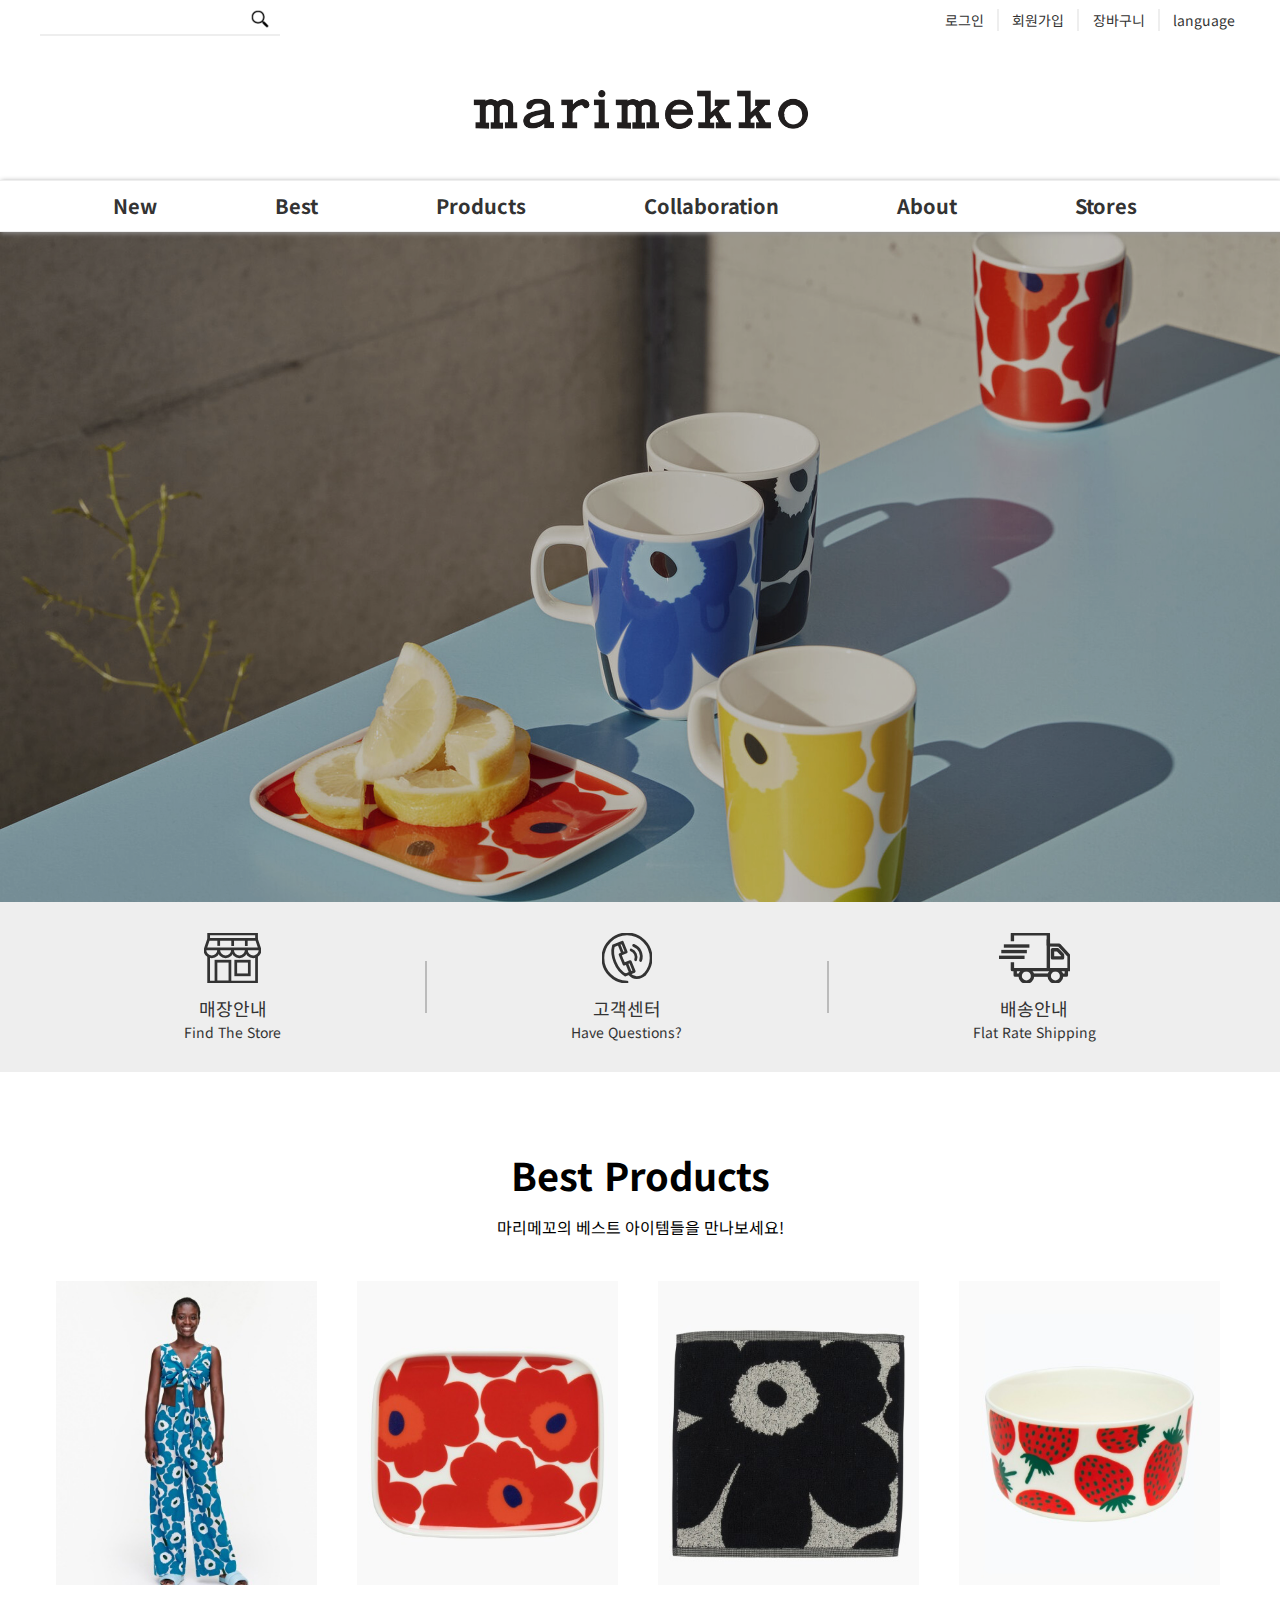
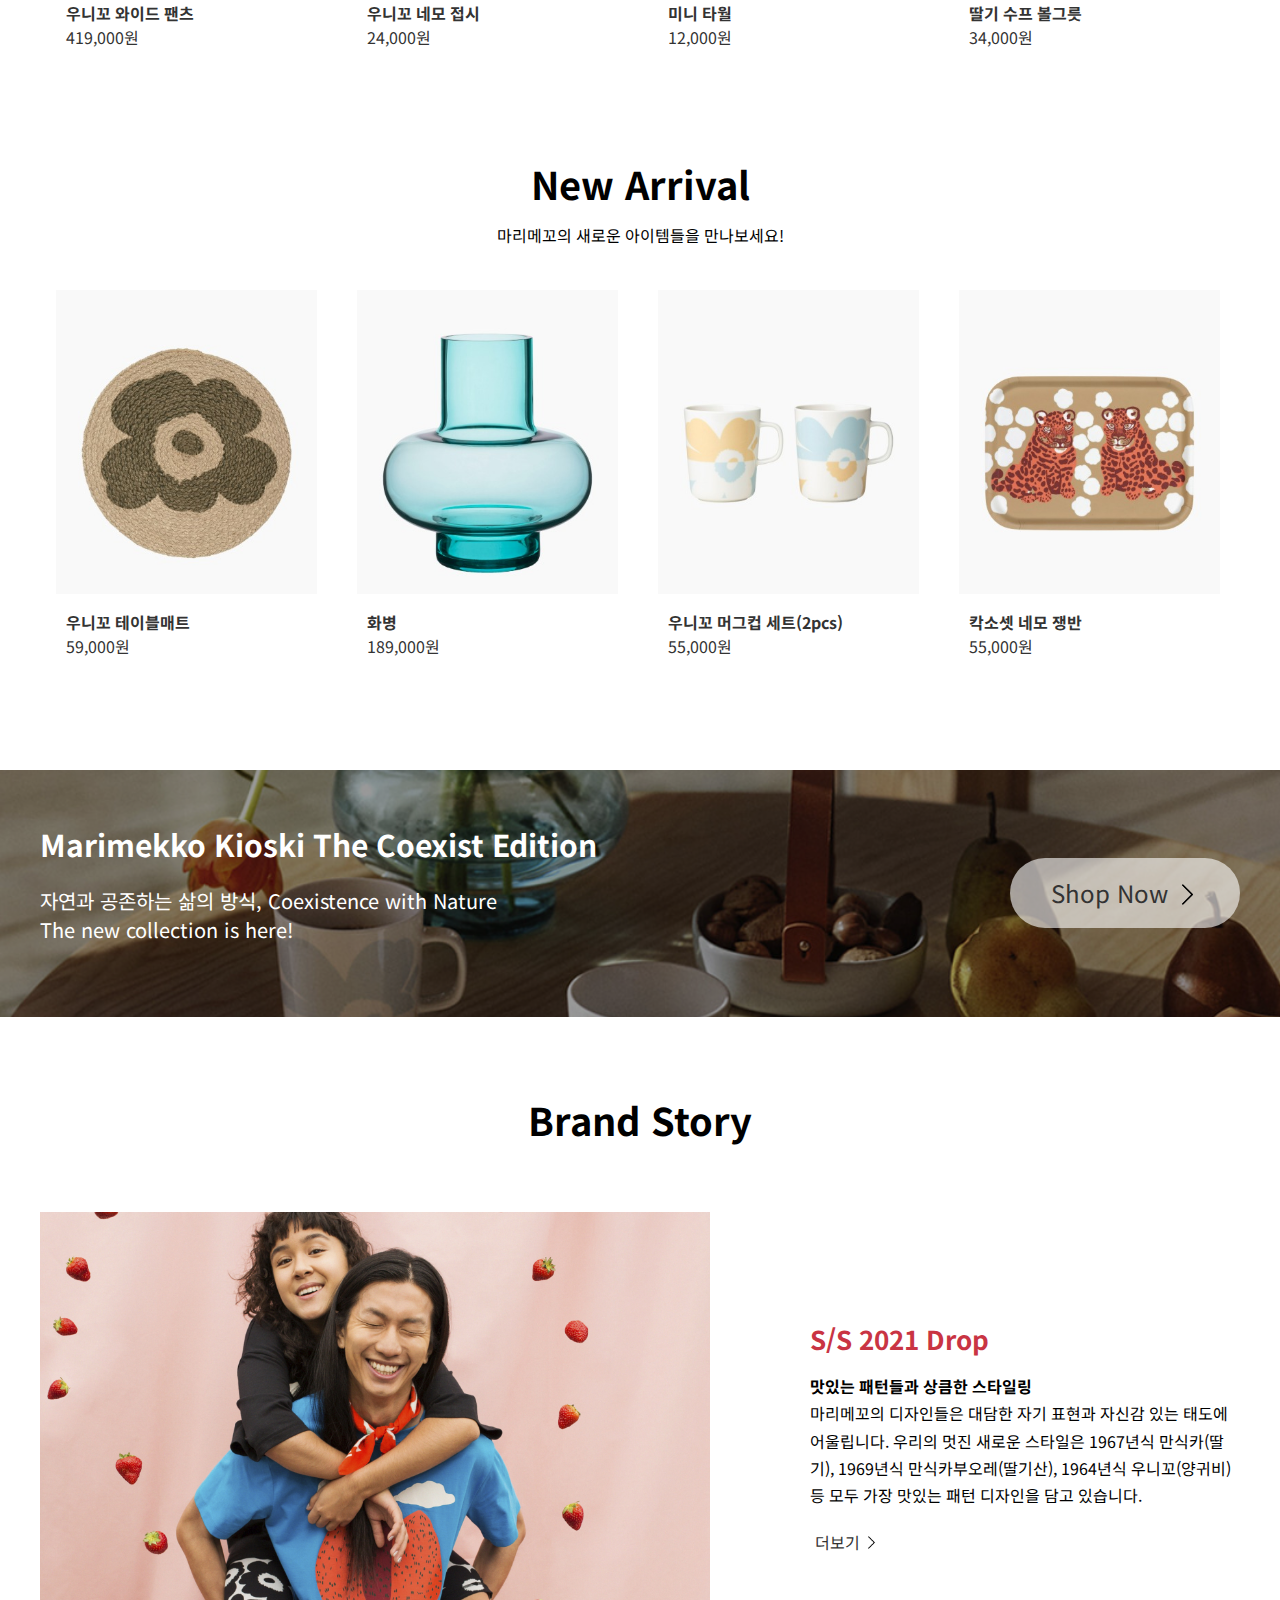
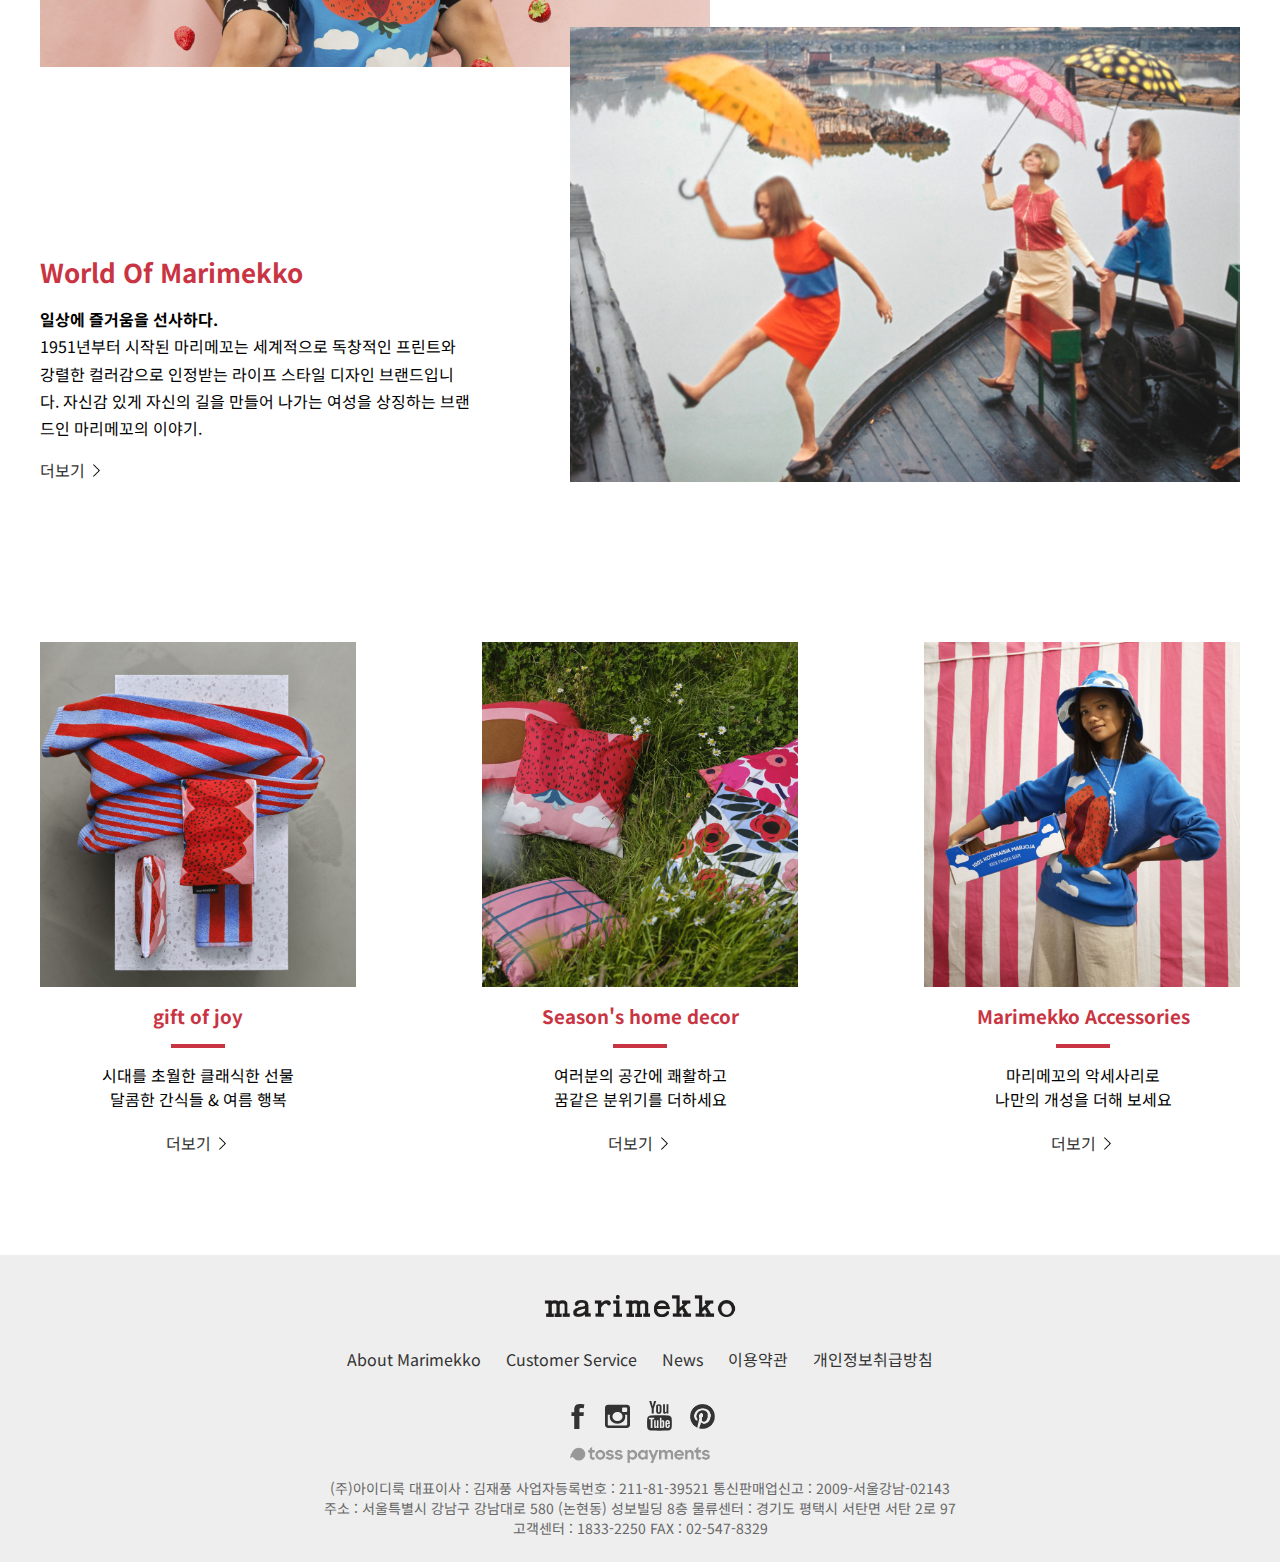
==== marimekko/index.html @ ace874fa "no message" ====
<!DOCTYPE html>
<html lang="ko">
<head>
  <meta charset="UTF-8">
  <meta http-equiv="X-UA-Compatible" content="IE=edge">
  <!-- <meta name="viewport" content="width=device-width, initial-scale=1.0"> -->
  <title>marimekko</title>
  <link rel="stylesheet" href="css/style.css">
</head>
<body>
  <div id="container">
    <header>
      <div class="utile_wrap inner">
        <div class="utile_left">
          <input type="search">
          <input type="image" src="img/icon_search.png" alt="검색버튼">
        </div>
        <div class="utile_right">
          <ul>
            <li><a href="#none">로그인</a></li>
            <li><span></span></li>
            <li><a href="#none">회원가입</a></li>
            <li><span></span></li>
            <li><a href="#none">장바구니</a></li>
            <li><span></span></li>
            <li><a href="#none">language</a></li>
          </ul>
        </div>
      </div>
      <div class="logo_Wrap inner">
        <h1 class="logo"><a href="#none">marimekko</a></h1>
      </div>
      <nav class="gnb_wrap">
        <ul class="gnb inner">
          <li><a href="#none">new</a>
            <div class="sub">
              <div class="sub_Wrap inner">
                <ul class="sub_txt">
                  <li><a href="#none"><b>all new</b></a></li>
                  <li><hr></li>
                  <li><a href="#none">clothing</a></li>
                  <li><a href="#none">bags</a></li>
                  <li><a href="#none">accessories</a></li>
                  <li><a href="#none">home</a></li>
                  <li><a href="#none">fabric</a></li>
                </ul>
                <div class="sub_img">
                  <img src="img/product1.jpg" alt="뉴아이템">
                  <img src="img/product2.jpg" alt="뉴아이템2">
                </div>
              </div>
            </div>
          </li>
          <li><a href="#none">best</a>
            <div class="sub">
              <div class="sub_Wrap inner">
                <ul class="sub_txt">
                  <li><a href="#none"><b>all best</b></a></li>
                  <li><hr></li>
                  <li><a href="#none">clothing</a></li>
                  <li><a href="#none">bags</a></li>
                  <li><a href="#none">accessories</a></li>
                  <li><a href="#none">home</a></li>
                  <li><a href="#none">fabric</a></li>
                </ul>
                <div class="sub_img">
                  <img src="img/bestProduct/best1-1.jpg" alt="베스트아이템">
                  <img src="img/bestProduct/best1-6.jpg" alt="베스트아이템">
                </div>
              </div>
            </div>
          </li>
          <li><a href="#none">products</a>
            <div class="sub">
              <div class="sub_Wrap inner">
                <ul class="sub_txt">
                  <li><a href="#none"><b>all products</b></a></li>
                  <li><hr></li>
                  <li><a href="#none">clothing</a></li>
                  <li><a href="#none">bags</a></li>
                  <li><a href="#none">accessories</a></li>
                  <li><a href="#none">home</a></li>
                  <li><a href="#none">fabric</a></li>
                </ul>
                <div class="sub_img">
                  <img src="img/gnb_banner.jpg" alt="제품">
                  <img src="img/sub_banner1-2(2).jpg" alt="제품2">
                </div>
              </div>
            </div>
          </li>
          <li><a href="#none">collaboration</a>
            <div class="sub">
              <div class="sub_Wrap inner">
                <ul class="sub_txt">
                  <li><a href="#none"><b>collaboration</b></a></li>
                  <li><hr></li>
                  <li><a href="#none">adidas x marimekko</a></li>
                  <li><a href="#none">marimekko kioski</a></li>
                  <li><a href="#none">marimekko co-created</a></li>
                </ul>
                <div class="sub_img">
                  <img src="img/collabo_banner.jpg" alt="협업제품">
                </div>
              </div>
            </div></li>
          <li><a href="#none">about</a>
            <div class="sub">
              <div class="sub_Wrap inner">
                <ul class="sub_txt">
                  <li><a href="#none"><b>about</b></a></li>
                  <li><hr></li>
                  <li><a href="#none">gift ideas</a></li>
                  <li><a href="#none">inspiration</a></li>
                  <li><a href="#none">marimekko in seongsu</a></li>
                  <li><a href="#none">world of marimekko</a></li>
                </ul>
                <div class="sub_img">
                  <img src="img/seongsu_img01.jpg" alt="마리메꼬70주년">
                  <img src="img/seongsu_img02.jpg" alt="마리메꼬70주년2">
                </div>
              </div>
            </div>
          </li>
          <li><a href="#none">stores</a>
            <div class="sub">
              <div class="sub_Wrap inner">
                <ul class="sub_txt">
                  <li><a href="#none"><b>Marimekko in Seongsu</b></a></li>
                  <li><hr></li>
                  <li><a href="#none">서울숲 2길 28</a></li>
                  <li><a href="#none">서울숲 2길 24-1</a></li>
                </ul>
                <div class="sub_img">
                  <img src="img/maxresdefault.jpg" alt="매장사진">
                </div>
              </div>
            </div>
          </li>
        </ul>
      </nav>
    </header>
    <div class="cont_wrap">
      <div class="blackbox"></div>
      <div class="main">main</div>
      <div class="main_txt">
        <h2>home classics</h2>
        <p>1951년부터 시작된 마리메꼬는 다양하고 독창적인 프린트와<br>
          강렬한 컬러감으로 그 중 우니꼬(unikko) 패턴은<br>
          마리메꼬의 가장 상징적인 디자인으로 자리잡았습니다.
        </p>
        <div class="main_btn">
          <a href="#none">shop now</a>
        </div>
      </div>
    </div>
    <section class="sec1">
      <h2>client service</h2>
      <div class="sec1_Wrap inner">
        <div class="box1A">
          <a href="#none">
            <img src="img/icon_store2.svg" alt="매장안내아이콘">
            <p>매장안내<br>
              <span>find the store</span>
            </p>
          </a>
        </div>
        <span></span>
        <div class="box1B">
          <a href="#none">
            <img src="img/icon_call2.svg" alt="고객센터아이콘">
            <p>고객센터<br>
              <span>have questions?</span>
            </p>
          </a>
        </div>
        <span></span>
        <div class="box1C">
          <a href="#none">
            <img src="img/icon_shipping2.svg" alt="배송안내아이콘">
            <p>
              배송안내<br>
              <span>flat rate shipping</span>
            </p>
          </a>
        </div>
      </div>
    </section>
     <section class="sec2">
    <div class="best_items inner">
      <div class="best_txtWrap">
        <h2>best products</h2>
        <p>마리메꼬의 베스트 아이템들을 만나보세요!</p>
      </div>
      <div class="before"><a href="#none"></a></div>
      <div class="next"><a href="#none"></a></div>
      <div class="best_imgWrap">
        <ul class="best_listWrap">
          <li><a href="#none">
            <div class="item_img"></div>
            <div class="txt_box">
              <p>
                <strong>우니꼬 와이드 팬츠</strong><br>
                419,000원
              </p>
            </div></a>
          </li>
          <li><a href="#none">
            <div class="item_img2"></div>
            <div class="txt_box">
              <p>
                <strong>우니꼬 네모 접시</strong><br>
                24,000원
              </p>
            </div></a>
          </li>
          <li><a href="#none">
            <div class="item_img3"></div>
            <div class="txt_box">
              <p>
                <strong>미니 타월</strong><br>
                12,000원
              </p>
            </div></a>
          </li>
          <li><a href="#none">
            <div class="item_img4"></div>
            <div class="txt_box">
              <p>
                <strong>딸기 수프 볼그릇</strong><br>
                34,000원
              </p>
            </div></a>
          </li>
          <li><a href="#none">
            <div class="item_img5"></div>
            <div class="txt_box">
              <p>
                <strong>딸기 앞치마</strong><br>
                79,000원
              </p>
            </div></a>
          </li>
          <li><a href="#none">
            <div class="item_img6"></div>
            <div class="txt_box">
              <p>
                <strong>딸기 산 머그컵</strong><br>
                24,000원
              </p>
            </div></a>
          </li>
          <li><a href="#none">
            <div class="item_img7"></div>
            <div class="txt_box">
              <p>
                <strong>쿠션커버</strong><br>
                59,000원
              </p>
            </div></a>
          </li>
          <li><a href="#none">
            <div class="item_img8"></div>
            <div class="txt_box">
              <p>
                <strong>딸기 쿠션커버</strong><br>
                59,000원
              </p>
            </div></a>
          </li>
        </ul>
      </div>
    </div>
  </section>
    <section class="sec3">
      <div class="new_items inner">
        <div class="new_txtWrap">
          <h2>new arrival</h2>
          <p>마리메꼬의 새로운 아이템들을 만나보세요!</p>
        </div>
        <div class="before"><a href="#none"></a></div>
        <div class="next"><a href="#none"></a></div>
        <div class="new_imgWrap">
          <ul class="new_listWrap">
            <li><a href="#none">
              <div class="item_img2_1"></div>
              <div class="txt_box">
                <p>
                  <strong>우니꼬 테이블매트</strong><br>
                  59,000원
                </p>
              </div></a>
            </li>
            <li><a href="#none">
              <div class="item_img2_2"></div>
              <div class="txt_box">
                <p>
                  <strong>화병</strong><br>
                  189,000원
                </p>
              </div></a>
            </li>
            <li><a href="#none">
              <div class="item_img2_3"></div>
              <div class="txt_box">
                <p>
                  <strong>우니꼬 머그컵 세트(2pcs)</strong><br>
                  55,000원
                </p>
              </div></a>
            </li>
            <li><a href="#none">
              <div class="item_img2_4"></div>
              <div class="txt_box">
                <p>
                  <strong>칵소셋 네모 쟁반</strong><br>
                  55,000원
                </p>
              </div></a>
            </li>
            <li><a href="#none">
              <div class="item_img2_5"></div>
              <div class="txt_box">
                <p>
                  <strong>딸기 미디 원피스</strong><br>
                  389,000원
                </p>
              </div></a>
            </li>
            <li><a href="#none">
              <div class="item_img2_6"></div>
              <div class="txt_box">
                <p>
                  <strong>딸기 쟁반</strong><br>
                  79,000원
                </p>
              </div></a>
            </li>
            <li><a href="#none">
              <div class="item_img2_7"></div>
              <div class="txt_box">
                <p>
                  <strong>딸기 민소매 원피스</strong><br>
                  579,000원
                </p>
              </div></a>
            </li>
            <li><a href="#none">
              <div class="item_img2_8"></div>
              <div class="txt_box">
                <p>
                  <strong>딸기 오븐장갑</strong><br>
                  35,000원
                </p>
              </div></a>
            </li>
          </ul>
        </div>
      </div>
    </section>
    <section class="sec4">
      <div class="bnr">
        <div class="bnr_bkbox"></div>
        <div class="bnr_Wrap inner">
          <div class="bnr_txtWrap">
            <h3>marimekko kioski the coexist edition</h3>
            <p>자연과 공존하는 삶의 방식, Coexistence with Nature<br>
              The new collection is here!
            </p>
          </div>
          <a href="#none" class="bnr_btn">shop now <img src="img/icon_move_black.png" alt="스토어가기" class="bk"><img src="img/icon_move_white.png" alt="스토어가기" class="wht"></a>
        </div>
      </div>
    </section>
    <section class="sec5">
      <div class="story_Wrap">
        <h2>brand story</h2>
        <article class="box5A">
          <div class="story_imgWrapA"></div>
          <div class="story_txtWrapA">
            <h3>s/s 2021 drop</h3>
            <p><b>맛있는 패턴들과 상큼한 스타일링</b><br>
              마리메꼬의 디자인들은 대담한 자기 표현과 자신감 있는 태도에 어울립니다. 우리의 멋진 새로운 스타일은 1967년식 만식카(딸기), 1969년식 만식카부오레(딸기산), 1964년식 우니꼬(양귀비) 등 모두 가장 맛있는 패턴 디자인을 담고 있습니다.
            </p>
            <a href="#none">더보기 <img src="img/icon_move_black.png" alt="더보기"><img src="img/icon_move_red.png" alt="더보기"></a>
          </div>
        </article>
        <article class="box5B">
          <div class="story_imgWrapB"></div>
          <div class="story_txtWrapB">
            <h3>world of marimekko</h3>
            <p><b>일상에 즐거움을 선사하다.</b><br>
              1951년부터 시작된 마리메꼬는 세계적으로 독창적인 프린트와 강렬한 컬러감으로 인정받는 라이프 스타일 디자인 브랜드입니다. 자신감 있게 자신의 길을 만들어 나가는 여성을 상징하는 브랜드인 마리메꼬의 이야기.
            </p>
            <a href="#none">더보기 <img src="img/icon_move_black.png" alt="더보기"><img src="img/icon_move_red.png" alt="더보기"></a>
          </div>
        </article>
      </div>
    </section>
    <section class="sec6">
      <h2>marimekko information</h2>
      <div class="sec6_Wrap inner">
        <article class="box6A">
          <div class="info_imgWrapA"></div>
          <div class="info_txtWrapA">
            <h3>gift of joy</h3>
            <hr>
            <p>
              시대를 초월한 클래식한 선물<br>
              달콤한 간식들 & 여름 행복
            </p>
            <a href="#none">더보기 <img src="img/icon_move_black.png" alt="더보기 아이콘"><img src="img/icon_move_red.png" alt="더보기아이콘"></a>
          </div>
        </article>
        <article class="box6B">
          <div class="info_imgWrapB"></div>
          <div class="info_txtWrapB">
            <h3>Season's home decor</h3>
            <hr>
            <p>
              <!-- Home Summer 2021<br> -->
              여러분의 공간에 쾌활하고<br>
              꿈같은 분위기를 더하세요
            </p>
            <a href="#none">더보기 <img src="img/icon_move_black.png" alt="더보기 아이콘"><img src="img/icon_move_red.png" alt="더보기아이콘"></a>
          </div>
        </article>
        <article class="box6C">
          <div class="info_imgWrapC"></div>
          <div class="info_txtWrapC">
            <h3>Marimekko Accessories</h3>
            <hr>
            <p>
              마리메꼬의 악세사리로<br>
              나만의 개성을 더해 보세요
            </p>
            <a href="#none">더보기 <img src="img/icon_move_black.png" alt="더보기 아이콘"><img src="img/icon_move_red.png" alt="더보기아이콘"></a>
          </div>
        </article>
      </div>
    </section>
    <footer id="footer_wrap">
      <div class="inner">
        <div class="ft_logo"></div>
        <ul class="ft_list">
          <li><a href="#none">about marimekko</a></li>
          <li><a href="#none">customer service</a></li>
          <li><a href="#none">news</a></li>
          <li><a href="#none">이용약관</a></li>
          <li><a href="#none">개인정보취급방침</a></li>
        </ul>
        <div class="ft_imgWrap">
          <ul>
            <li><a href="#none"><img src="img/icon_sns_f.svg" alt="마리메꼬 페이스북" class="fcb"></a></li>
            <li><a href="#none"><img src="img/icon_sns_i.svg" alt="마리메고 인스타그램" class="itg"></a></li>
            <li><a href="#none"><img src="img/icon_sns_y.svg" alt="마리메꼬 유투브" class="ytb"></a></li>
            <li><a href="#none"><img src="img/icon_sns_p.png" alt="마리메꼬 핀터레스트" class="prt"></a></li>
          </ul>
          <a href="#none"><img src="img/icon_pay06.png" alt="토스페이"></a>
        </div>
        <p>
          (주)아이디룩 대표이사 : 김재풍 사업자등록번호 : 211-81-39521 통신판매업신고 : 2009-서울강남-02143<br>
          주소 : 서울특별시 강남구 강남대로 580 (논현동) 성보빌딩 8층 물류센터 : 경기도 평택시 서탄면 서탄 2로 97<br>
          고객센터 : 1833-2250 FAX : 02-547-8329</p>
      </div>
   
    </footer>
  </div>
</body>
</html>
---- marimekko/css/style.css ----
@charset "UTF-8";
@import url('https://fonts.googleapis.com/css2?family=Noto+Sans+KR:wght@300;400;500;700&display=swap');
/* font-family: 'Noto Sans KR', sans-serif; */

/* reset */
body, html{height:100%;}
body{font-family: 'Noto Sans KR', sans-serif; margin:0;}
h1,h2,h3,h4,h5,h6{margin:0;}
ol,ul{list-style: none; margin:0; padding:0;}
a{text-decoration: none; color:#333;}

/* common */
.bd{border:1px solid black;}
.red{background-color: lightpink;}
.blue{background-color: skyblue;}
.green{background-color: lightgreen;}
.inner{width:1200px; margin:0 auto;}
.bd{border: 1px solid #000;}

/* main */
#container{height:100%; min-width: 1200px;}

/* header */
header{
  position: relative;
  z-index: 2;
}
.utile_wrap{
  display: flex;
  justify-content: space-between;
  height:40px;
  font-size: 14px;
  margin:0 auto;
  align-items: center;
}

/* utile_left */
.utile_left{
  border-bottom:2px solid #eee;
  display: flex;
  height:20px;
  padding:5px 10px;
}
.utile_left input[type="search"]{
  display: block;
  width:200px;
  border:none;
}
.utile_left input[type="image"]{
  display: block;
  width:20px;
  vertical-align: top;
}

/* utile_right */
.utile_right ul{
  display: flex;
  width:300px;
  justify-content: space-between;
}
.utile_right a{
  display: inline-block;
  padding:0 5px;
}
.utile_right a:hover{
  color:#c93443;
}
.utile_right span{
  border:1px solid #eee;
}

/* logo */
.logo a{
  display: block;
  width:337px; height:40px;
  text-indent: -9999px; overflow:hidden;
  background: url(../img/marimekko-logo.png) no-repeat left top;
  background-size: cover;
  margin:50px auto;
}

/* gnb_wrap */
.gnb_wrap{
  height:50px;
  border-top:1px solid #eee;
  border-bottom:1px solid #eee;
  position:relative;
  box-shadow: 1px 1px 5px #999;
}
.gnb{
  display: flex;
  justify-content: space-evenly;
}
.gnb>li{
  margin-right: 30px;
}
.gnb>li>a{
  display: block;
  font-size:20px;
  text-transform: capitalize;
  font-weight: bold;
  line-height: 50px;
  padding:0 15px;
}
.gnb>li>a:hover{
  color:#c93443;
}
.gnb>li:hover .sub{display: block;}

/* sub */
.sub{
  display: none;
  width:100%;
  position:absolute;
  top:100%; left:50%;
  transform: translateX(-50%);
  background-color: #eee;
}
.sub_Wrap{
  display: flex;
  justify-content: space-evenly;
  align-items: center;
  padding: 30px 0px;
}
.sub_txt hr{display: inline-block; width:100%;}
.sub_txt a{
  display: block;
  font-size: 18px;
  color:black;
  padding:10px 10px;
  text-transform: capitalize;
}
.sub_txt a:hover{
  color:#c93443;
}
.sub_img img{
  display: block;
  height:280px;
  margin-right:50px;
}
.sub_img img:last-child{margin-right: 0;}
.sub_img{display: flex;}
.sub_imgBox{display: flex; flex-direction: column; justify-content: space-between; height:280px;}
.sub_imgBox img{height: 140px; width:160px}

/* main */
.cont_wrap{
  height:calc(100% - 230px);
  position:relative;
}
.blackbox{
  width:100%; height:100%;
  position:absolute;
  top:0; left:0;
  background-color: rgba(0,0,0,0.25);
}
.main{
  height:100%;
  text-indent: -9999px; overflow:hidden;
  background: url(../img/main_banner.jpg) no-repeat center center;
  background-size: cover;
}
.main_txt{
  position:absolute;
  top:15%; left:20%;
  text-transform: capitalize;
  color:white;
  opacity: 0;
  animation:move1 2s ease .5s forwards;
}
@keyframes move1{
  0%{left:12%; opacity: 0;}
  70%{left:20%; opacity: 1;}
  100%{left:20%; opacity: 1;}
}
.main_txt h2{
  font-size: 44px;
}
.main_txt p{
  font-size: 18px;
  margin-bottom: 40px;
  line-height: 1.7;
}

/* main_btn */
.main_btn{
  position:relative;
  height:50px;
  overflow:hidden;
}
.main_btn>a{
  position:absolute;
  top:100%; left:0;
  animation:move2 .8s ease 1.9s forwards;
  display: inline-block;
  font-size: 20px;
  color:white;
  background-color: rgba(220,220,220,.44);
  padding:10px 30px;
  border-radius: 30px;
  text-transform: capitalize;
}
@keyframes move2{
  0%{top:100%}
  70%{top:0%}
  100%{top:0%}
}
.main_btn a:hover{
  background: rgba(232,44,44,.44);
  color:white;
}

/* sec1 */
.sec1{
  background-color:  #eee;
  height: 170px;
  display: flex;
}
.sec1 h2{display: none;}
.sec1_Wrap{
  display: flex;
  justify-content: space-evenly;
  align-items: center;
}
.sec1_Wrap img{height:50px;}
.sec1_Wrap div{
   text-align: center;
}
.sec1_Wrap div:hover img{
  height:55px;
}
.sec1_Wrap p{
  margin-top:10px;
  margin-bottom:0;
  text-transform: capitalize;
  font-size: 18px;
  line-height: 1.2;
}
.sec1_Wrap p span{font-size: 14px; border:none;}
.sec1_Wrap>span{border: 1px solid #bbb; height:50px;}

/* sec2 */
.best_items{margin-top:80px; position: relative;}
.best_txtWrap{text-align: center;}
.best_txtWrap h2{
  text-transform: capitalize;
  font-size: 38px;
  line-height: 1.2;
}
.best_txtWrap p{
  line-height: 1.7;
  margin-bottom: 40px;
}
.best_listWrap{
  display: flex;
  justify-content: center;
  position:absolute;
  top:0; left:100%;
  transform: translate(-50%, 0);
}
.sec2:hover .best_listWrap{
  animation:listMove 3s 1.5s forwards;
}
@keyframes listMove{
  0%{left:100%;}
  100%{left:0;}
}
.best_listWrap li{margin: 0 20px;}
.best_listWrap li:hover p{color:#c93443;}
.best_imgWrap{position: relative; height:400px; width:100%; overflow: hidden;}
.best_imgWrap div{
  display: flex;
  align-items: center;
}
.before a{
  display: block;
  width:46px; height:46px;
  background: url(../img/icon_move_left.png) no-repeat left top;
  background-size: cover;
  position:absolute;
  top:50%; left:-5%;
  transform: translate(-50%,-50%);
}
.next a{
  display: block;
  width:46px; height:46px;
  background: url(../img/icon_move_black.png) no-repeat left top;
  background-size: cover;
  position:absolute;
  top:50%; right:-5%;
  transform: translate(50%,-50%);
}
.txt_box{padding:0 10px;}
.item_img{
  width:261px; height:304px;
  background: url(../img/bestProduct/best1-1.jpg) no-repeat left top;
  background-size: cover;
}
.item_img2{
  width:261px; height:304px;
  background: url(../img/bestProduct/best1-2.jpg) no-repeat left top;
  background-size: cover;
}
.item_img3{
  width:261px; height:304px;
  background: url(../img/bestProduct/best1-3.jpg) no-repeat left top;
  background-size: cover;
}
.item_img4{
  width:261px; height:304px;
  background: url(../img/bestProduct/best1-4.jpg) no-repeat left top;
  background-size: cover;
}
.item_img5{
  width:261px; height:304px;
  background: url(../img/bestProduct/best1-5.jpg) no-repeat left top;
  background-size: cover;
}
.item_img6{
  width:261px; height:304px;
  background: url(../img/bestProduct/best1-6.jpg) no-repeat left top;
  background-size: cover;
}
.item_img7{
  width:261px; height:304px;
  background: url(../img/bestProduct/best1-7.jpg) no-repeat left top;
  background-size: cover;
}
.item_img8{
  width:261px; height:304px;
  background: url(../img/bestProduct/best1-8.jpg) no-repeat left top;
  background-size: cover;
}

/* sec3 */
.new_items{margin-top:80px; position: relative;}
.new_txtWrap{text-align: center;}
.new_txtWrap h2{
  text-transform: capitalize;
  font-size: 38px;
  line-height: 1.2;
}
.new_txtWrap p{
  line-height: 1.7;
  margin-bottom: 40px;
}
.new_listWrap{
  display: flex;
  justify-content: center;
  position:absolute;
  top:0; left:100%;
  transform: translate(-50%, 0);
}
.sec3:hover .new_listWrap{
  animation:listMove 3s 1.5s forwards;
}
@keyframes listMove{
  0%{left:100%;}
  100%{left:0;}
}
.new_listWrap li{margin: 0 20px;}
.new_listWrap li:hover p{color:#c93443;}
.new_imgWrap{position: relative; height:400px; width:100%; overflow: hidden;}
.new_imgWrap div{
  display: flex;
  align-items: center;
}
.txt_box{padding:0 10px;}
.item_img2_1{
  width:261px; height:304px;
  background: url(../img/newArrival/new1-1.jpg) no-repeat left top;
  background-size: cover;
}
.item_img2_2{
  width:261px; height:304px;
  background: url(../img/newArrival/new1-2.jpg) no-repeat left top;
  background-size: cover;
}
.item_img2_3{
  width:261px; height:304px;
  background: url(../img/newArrival/new1-3.jpg) no-repeat left top;
  background-size: cover;
}
.item_img2_4{
  width:261px; height:304px;
  background: url(../img/newArrival/new1-4.jpg) no-repeat left top;
  background-size: cover;
}
.item_img2_5{
  width:261px; height:304px;
  background: url(../img/newArrival/new1-5.jpg) no-repeat left top;
  background-size: cover;
}
.item_img2_6{
  width:261px; height:304px;
  background: url(../img/newArrival/new1-6.jpg) no-repeat left top;
  background-size: cover;
}
.item_img2_7{
  width:261px; height:304px;
  background: url(../img/newArrival/new1-7.jpg) no-repeat left top;
  background-size: cover;
}
.item_img2_8{
  width:261px; height:304px;
  background: url(../img/newArrival/new1-8.jpg) no-repeat left top;
  background-size: cover;
}

/* sec4 */
.bnr{
  position:relative;
  z-index: 0;
  height:247px;
  margin-top:80px;
  background: url(../img/sub_banner1-12.jpg) no-repeat center center;
  background-size: cover;
  display: flex;
}
.bnr_bkbox{
  position:absolute;
  top:0; left:0;
  z-index: -1;
  width:100%; height:100%;
  background-color: rgba(0,0,0,0.4);
}
.bnr_Wrap{
  display: flex;
  justify-content: space-between;
  align-items: center;
}
.bnr_txtWrap{color:white;}
.bnr_txtWrap h3{
  text-transform: capitalize;
  font-size: 30px;
}
.bnr_txtWrap p{
  font-size: 20px;
}

.bnr_btn{
  display: block;
  border-radius: 50px;
  width:230px; height:70px;
  background-color: rgba(255,255,255,.6);
  text-align: center;
  font-size: 24px; line-height: 70px;
  text-transform: capitalize;
}
.bnr_btn:hover{
  background: rgba(232,44,44,.44);
  color:white;
}
.bnr_btn:hover .wht{display: inline-block;}
.bnr_btn:hover .bk{display: none;}
.bnr_btn img{
  width:25px; height:25px;
  vertical-align: middle;
  margin-top:-5px;
}
.wht{display: none;}

/* sec5 */
.sec5{padding-bottom: 80px;}
.story_Wrap{width:1200px; margin:0 auto;}
.story_Wrap h2{
  text-align: center;
  text-transform: capitalize;
  font-size: 38px;
  line-height: 1.2;
  margin:80px 0 70px 0;
}
.box5A{
  display: flex;
  justify-content: space-between;
  align-items: center;
}
.story_imgWrapA{
  width:780px; height:455px;
  background: url(../img/sub_banner2-1.jpg) no-repeat center top;
  background-size: cover;
  margin-right: 100px;
}
.story_txtWrapA h3{text-transform: capitalize; font-size:26px; color:#c93443;}
.story_txtWrapA p{
  width:430px;
  line-height: 1.7;
}
.story_txtWrapA a{
  display: inline-block;
  padding:5px;
}
.story_txtWrapA a:hover{color:#c93443; font-weight: bold;}
.story_txtWrapA img{width:15px; vertical-align: middle; margin-top: -5px;}
.story_txtWrapA>a img:last-child{display: none;}
.story_txtWrapA a:hover img:last-child{display: inline-block;}
.story_txtWrapA a:hover img:first-child{display: none;}

.box5B{
  display: flex;
  justify-content: space-between;
  flex-direction: row-reverse;
  align-items: flex-end;
  margin-top:-40px;
}
.story_imgWrapB{
  width:780px; height:455px;
  background: url(../img/sub_banner4-2.jpg) no-repeat left top;
  background-size: cover;
  margin-left: 100px;
}
.story_txtWrapB{
  text-align: left;
}
.story_txtWrapB h3{text-transform: capitalize; font-size:26px; color:#c93443;}
.story_txtWrapB p{
  width:430px;
  line-height: 1.7;
}
.story_txtWrapB a:hover{color:#c93443; font-weight: bold;}
.story_txtWrapB img{width:15px; vertical-align: middle; margin-top: -5px;}
.story_txtWrapB>a img:last-child{display: none;}
.story_txtWrapB a:hover img:last-child{display: inline-block;}
.story_txtWrapB a:hover img:first-child{display: none;}

/* sec6 */
.sec6 h2{display: none;}
.sec6_Wrap{
  display: flex;
  justify-content: center;
  margin:80px auto;
}
.sec6_Wrap hr{
  width:50px;
  border:2px solid #c93443;
  margin-top:15px;
  margin-bottom: 15px;
}
.sec6_Wrap h3{
  color:#c93443;
}

.box6A{
  width:316px;
  /* box-shadow: 2px 2px 10px #bbb; */
  display: flex;
  flex-direction: column;
}
.box6A:hover .info_imgWrapA{width:320px;}
/* .box6A:hover .info_txtWrapA{width:320px;} */
/* .box6A:hover{width:320px;} */
.info_imgWrapA{
  width:316px; height:345px;
  background: url(../img/sub_banner3-1.jpg) no-repeat center center;
  background-size: cover;
}
.info_txtWrapA{
  text-align: center;
  padding:15px 0;
  width:316px;
}
.info_txtWrapA p{margin:0;}
.info_txtWrapA img{width:15px; vertical-align: middle; margin-top: -5px;}
.info_txtWrapA>a{
  display: inline-block;
  font-size: 16px;
  padding:5px 10px;
  margin-top:15px;
}

.box6B{
  width:316px;
  /* box-shadow: 2px 2px 10px #bbb; */
  margin:0 126px;
}
.box6B:hover .info_imgWrapB{width:320px;}
/* .box6B:hover .info_txtWrapB{width:320px;} */
/* .box6B:hover{width:320px;} */
.info_imgWrapB{
  width:316px; height:345px;
  background: url(../img/sub_banner3-2.jpg) no-repeat center center;
  background-size: cover;
}
.info_txtWrapB{
  text-align: center;
  padding:15px 0;
  width:316px;
}
.info_txtWrapB p{margin:0;}
.info_txtWrapB img{width:15px; vertical-align: middle; margin-top: -5px;}
.info_txtWrapB>a{
  display: inline-block;
  font-size: 16px;
  padding:5px 10px;
  margin-top:15px;
}

.box6C{
  width:316px;
  /* box-shadow: 2px 2px 10px #bbb; */
}
.box6C:hover .info_imgWrapC{width:320px;}
/* .box6C:hover .info_txtWrapC{width:320px;} */
/* .box6C:hover{width:320px;} */
.info_imgWrapC{
  width:316px; height:345px;
  background: url(../img/sub_banner3-3.jpg) no-repeat center center;
  background-size: cover;
}
.info_txtWrapC{
  text-align: center;
  padding:15px 0;
  width:318px;
}
.info_txtWrapC p{margin:0;}
.info_txtWrapC img{width:15px; vertical-align: middle; margin-top: -5px;}
.info_txtWrapC>a{
  display: inline-block;
  font-size: 16px;
  padding:5px 10px;
  margin-top:15px;
}
.info_txtWrapA>a:hover{color:#c93443;}
.info_txtWrapA>a img:last-child{display: none;}
.info_txtWrapA>a:hover img:last-child{display:inline-block;}
.info_txtWrapA>a:hover img:first-child{display: none;}
.info_txtWrapB>a:hover{color:#c93443;}
.info_txtWrapB>a img:last-child{display: none;}
.info_txtWrapB>a:hover img:last-child{display:inline-block;}
.info_txtWrapB>a:hover img:first-child{display: none;}
.info_txtWrapC>a:hover{color:#c93443;}
.info_txtWrapC>a img:last-child{display: none;}
.info_txtWrapC>a:hover img:last-child{display:inline-block;}
.info_txtWrapC>a:hover img:first-child{display: none;}

/* footer */
#footer_wrap{
  background-color: #eee;
}
.ft_logo{
  width:192px; height:22px;
  background: url(../img/marimekko-logo.png) no-repeat left top;
  background-size: cover;
  margin:0 auto;
}
.ft_list{
  display: flex;
  justify-content: center;
}
.ft_imgWrap{text-align: center;}
.ft_imgWrap>ul{
  display: flex;
  justify-content: center;
  flex-wrap: wrap;
}
.ft_imgWrap{width:150px; margin:0 auto;}
.ft_imgWrap ul{display: flex; justify-content: space-between; align-items: center;}
.fcb,.itg,.prt{height:25px;}
.ytb{width:30px;}
/* .ft_imgWrap>ul>li>a>img:nth-child(3){width:50px;} */
.ft_imgWrap>a>img{display: block; margin:10px auto 0;}
.ft_imgWrap>a>img{width:140px;}
#footer_wrap p{text-align: center; font-size: 14px; color:#666;}
.ft_list{display: flex; justify-content: center;}
.ft_list li{margin-right:25px;}
.ft_list li:last-child{margin-right:0;}
.ft_list a{text-transform: capitalize;}
.ft_list a:hover{font-weight: bold; color:#c93443;}
.ft_logo{margin:30px auto;}
.ft_list{margin-bottom: 30px;}
#footer_wrap{padding:10px 0;}
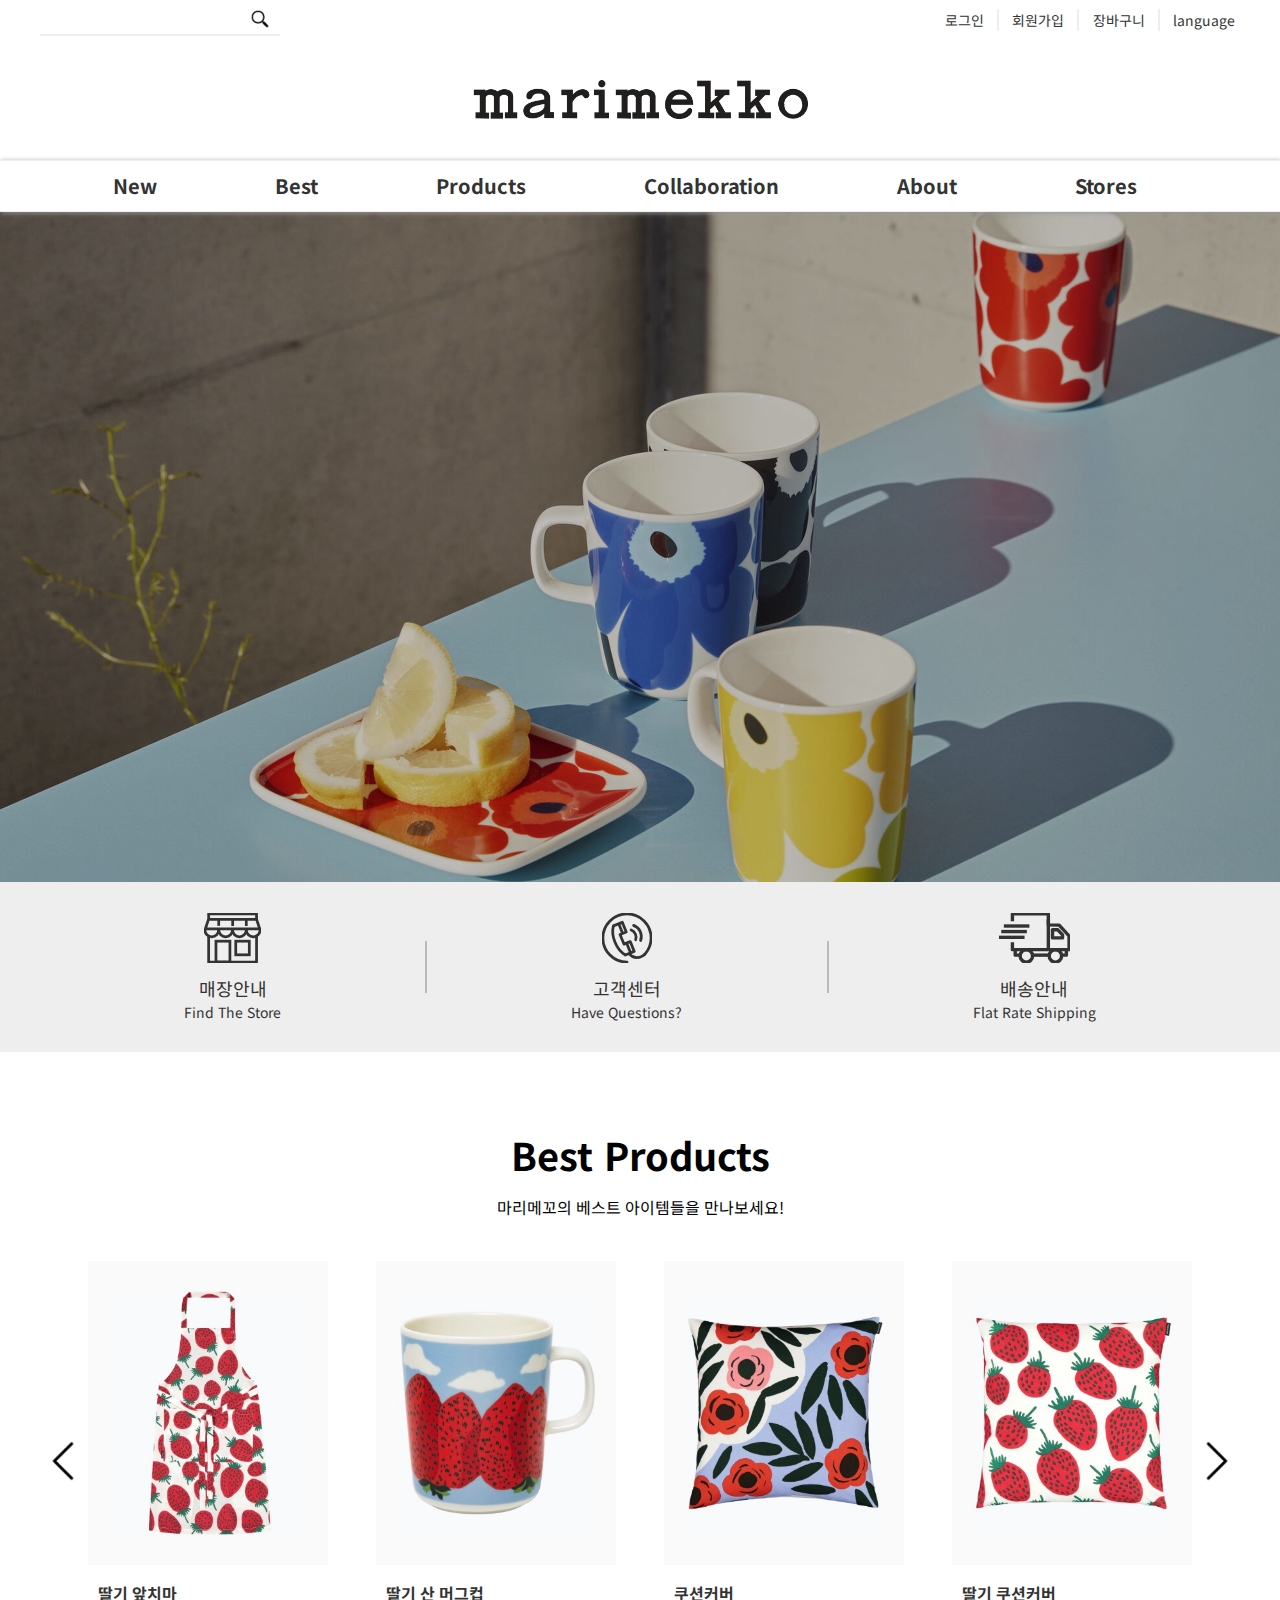
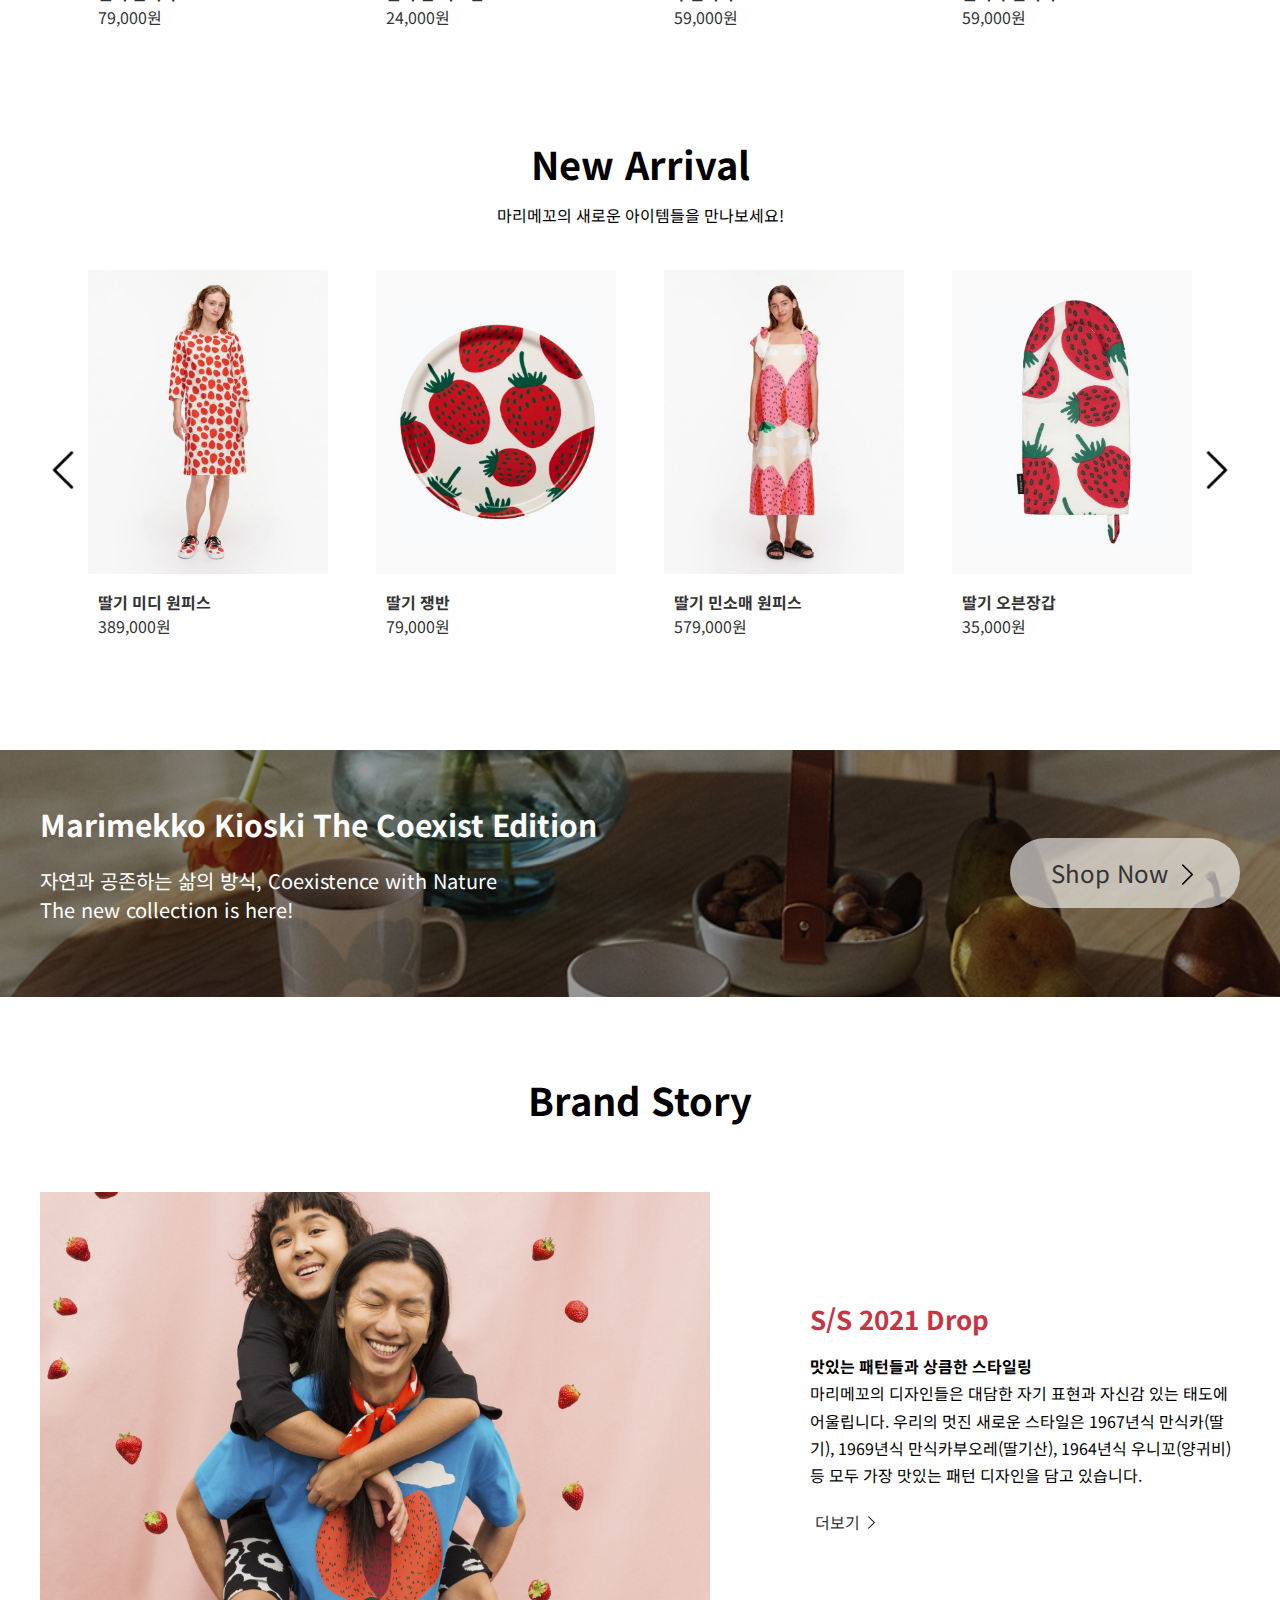
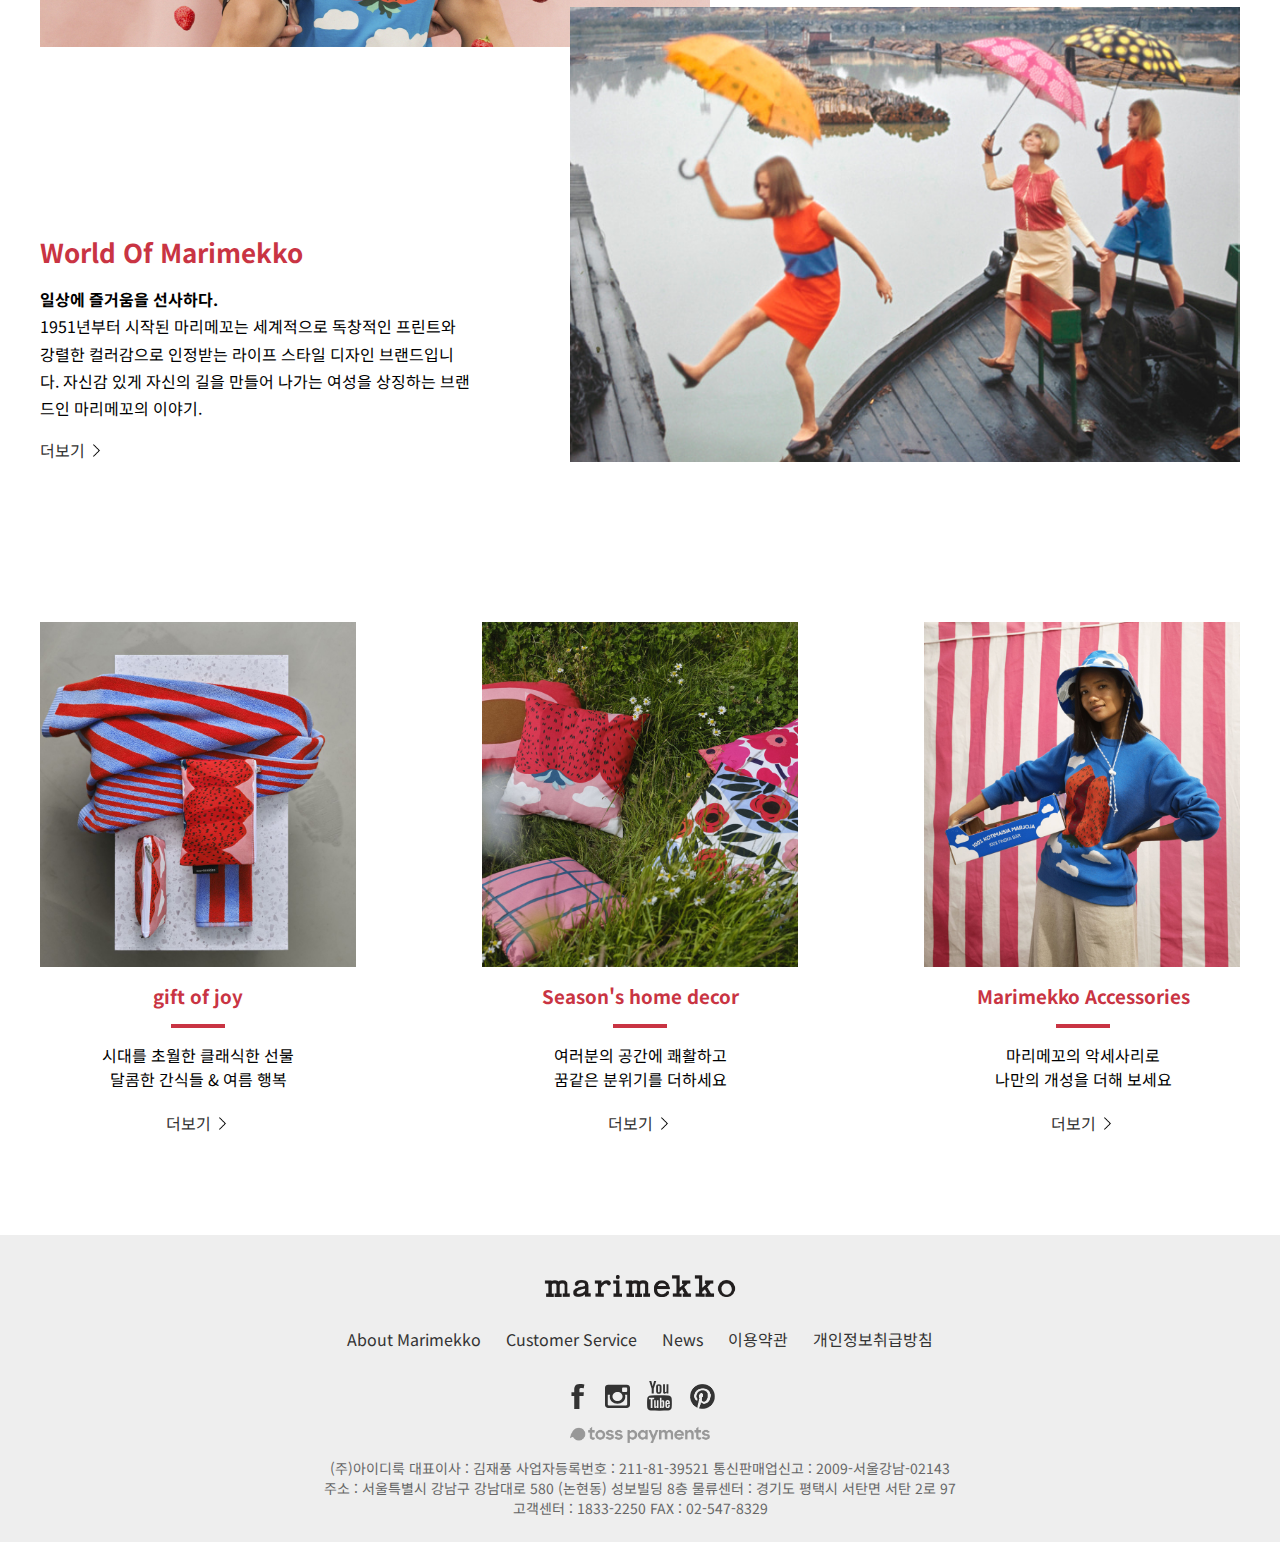
==== commit 1bad87ec: "추가" ====
--- a/marimekko/index.html
+++ b/marimekko/index.html
@@ -6,6 +6,10 @@
   <!-- <meta name="viewport" content="width=device-width, initial-scale=1.0"> -->
   <title>marimekko</title>
   <link rel="stylesheet" href="css/style.css">
+  <script src="script/lib/jquery3.6.0.js"></script>
+  <script src="script/lib/jquery-ui.min.js"></script>
+  <script src="script/lib/jquery-transform2d.js"></script>
+  <script src="script/custom.js"></script>
 </head>
 <body>
   <div id="container">
@@ -103,7 +107,8 @@
                   <img src="img/collabo_banner.jpg" alt="협업제품">
                 </div>
               </div>
-            </div></li>
+            </div>
+          </li>
           <li><a href="#none">about</a>
             <div class="sub">
               <div class="sub_Wrap inner">
@@ -192,8 +197,6 @@
         <h2>best products</h2>
         <p>마리메꼬의 베스트 아이템들을 만나보세요!</p>
       </div>
-      <div class="before"><a href="#none"></a></div>
-      <div class="next"><a href="#none"></a></div>
       <div class="best_imgWrap">
         <ul class="best_listWrap">
           <li><a href="#none">
@@ -269,6 +272,10 @@
             </div></a>
           </li>
         </ul>
+        <div class="allow">
+          <div class="before"><a href="#none"></a></div>
+          <div class="next"><a href="#none"></a></div>
+        </div>
       </div>
     </div>
   </section>
@@ -278,8 +285,6 @@
           <h2>new arrival</h2>
           <p>마리메꼬의 새로운 아이템들을 만나보세요!</p>
         </div>
-        <div class="before"><a href="#none"></a></div>
-        <div class="next"><a href="#none"></a></div>
         <div class="new_imgWrap">
           <ul class="new_listWrap">
             <li><a href="#none">
@@ -355,6 +360,10 @@
               </div></a>
             </li>
           </ul>
+          <div class="allow">
+            <div class="before"><a href="#none"></a></div>
+            <div class="next"><a href="#none"></a></div>
+          </div>
         </div>
       </div>
     </section>
--- a/marimekko/css/style.css
+++ b/marimekko/css/style.css
@@ -76,7 +76,7 @@
   text-indent: -9999px; overflow:hidden;
   background: url(../img/marimekko-logo.png) no-repeat left top;
   background-size: cover;
-  margin:50px auto;
+  margin:40px auto;
 }
 
 /* gnb_wrap */
@@ -105,7 +105,7 @@
 .gnb>li>a:hover{
   color:#c93443;
 }
-.gnb>li:hover .sub{display: block;}
+/* .gnb>li:hover .sub{display: block;} */
 
 /* sub */
 .sub{
@@ -253,10 +253,12 @@
 }
 .best_listWrap{
   display: flex;
-  justify-content: center;
+  width:200%; height: 400px;
+  justify-content: space-between;
   position:absolute;
   top:0; left:100%;
   transform: translate(-50%, 0);
+  top:0; left:0;
 }
 .sec2:hover .best_listWrap{
   animation:listMove 3s 1.5s forwards;
@@ -265,7 +267,10 @@
   0%{left:100%;}
   100%{left:0;}
 }
-.best_listWrap li{margin: 0 20px;}
+.best_listWrap li{margin:0 1%;}
+/* .best_listWrap li:last-child,.best_listWrap li:nth-child(4){margin-right:0px;} */
+.best_listWrap li:nth-child(1),.best_listWrap li:nth-child(5){margin-left:2%;}
+.best_listWrap li:nth-child(4),.best_listWrap li:last-child{margin-right: 2%;}
 .best_listWrap li:hover p{color:#c93443;}
 .best_imgWrap{position: relative; height:400px; width:100%; overflow: hidden;}
 .best_imgWrap div{
@@ -278,8 +283,8 @@
   background: url(../img/icon_move_left.png) no-repeat left top;
   background-size: cover;
   position:absolute;
-  top:50%; left:-5%;
-  transform: translate(-50%,-50%);
+  top:50%; left:0;
+  transform: translateY(-50%);
 }
 .next a{
   display: block;
@@ -287,8 +292,8 @@
   background: url(../img/icon_move_black.png) no-repeat left top;
   background-size: cover;
   position:absolute;
-  top:50%; right:-5%;
-  transform: translate(50%,-50%);
+  top:50%; right:0;
+  transform: translateY(-50%);
 }
 .txt_box{padding:0 10px;}
 .item_img{
@@ -331,6 +336,8 @@
   background: url(../img/bestProduct/best1-8.jpg) no-repeat left top;
   background-size: cover;
 }
+.best_listWrap li{width:22.5%;}
+.best_listWrap li div:first-child{width:100%;}
 
 /* sec3 */
 .new_items{margin-top:80px; position: relative;}
@@ -346,10 +353,12 @@
 }
 .new_listWrap{
   display: flex;
-  justify-content: center;
+  width:200%; height: 400px;
+  justify-content: space-between;
   position:absolute;
   top:0; left:100%;
   transform: translate(-50%, 0);
+  top:0; left:0;
 }
 .sec3:hover .new_listWrap{
   animation:listMove 3s 1.5s forwards;
@@ -358,7 +367,11 @@
   0%{left:100%;}
   100%{left:0;}
 }
-.new_listWrap li{margin: 0 20px;}
+/* .new_listWrap li{margin: 0 20px;} */
+.new_listWrap li{margin:0 1%;}
+/* .best_listWrap li:last-child,.best_listWrap li:nth-child(4){margin-right:0px;} */
+.new_listWrap li:nth-child(1),.new_listWrap li:nth-child(5){margin-left:2%;}
+.new_listWrap li:nth-child(4),.new_listWrap li:last-child{margin-right: 2%;}
 .new_listWrap li:hover p{color:#c93443;}
 .new_imgWrap{position: relative; height:400px; width:100%; overflow: hidden;}
 .new_imgWrap div{
@@ -406,6 +419,8 @@
   background: url(../img/newArrival/new1-8.jpg) no-repeat left top;
   background-size: cover;
 }
+.new_listWrap li{width:22.5%;}
+.new_listWrap li div:first-child{width:100%;}
 
 /* sec4 */
 .bnr{
